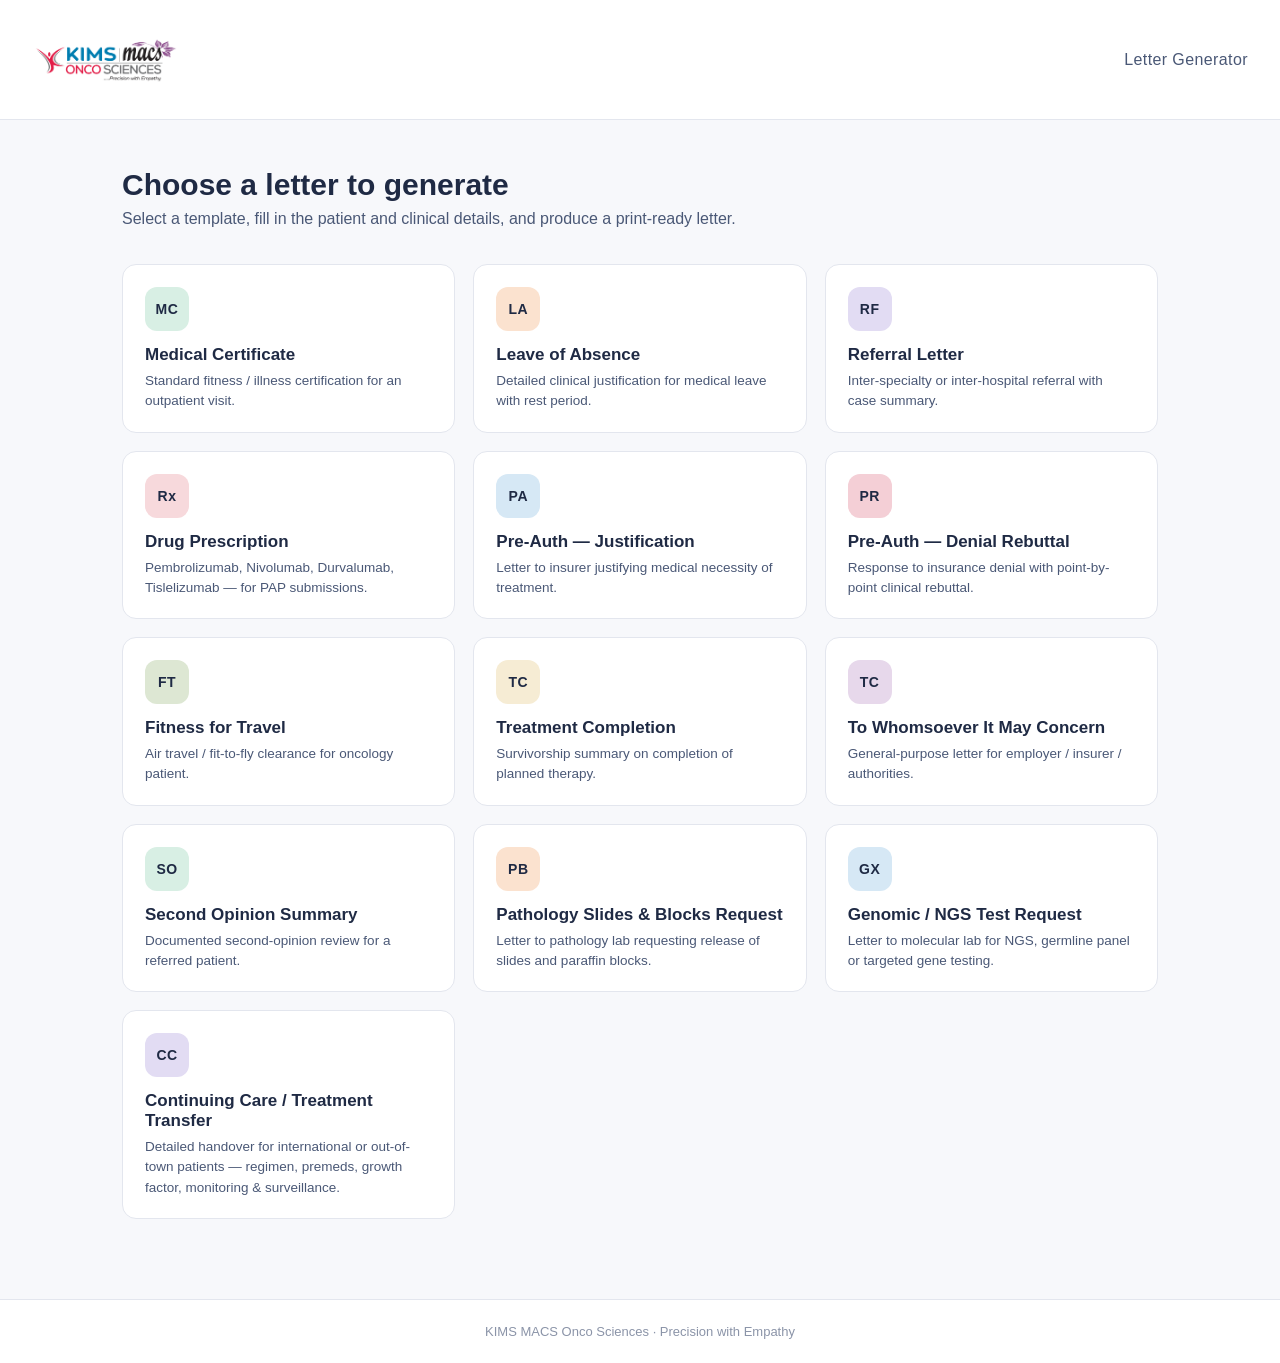
==== index.html @ f80e49ef "Desktop landing-page logo +30% (64 → 83 px)" ====
<!DOCTYPE html>
<html lang="en">
<head>
  <meta charset="UTF-8" />
  <meta name="viewport" content="width=device-width, initial-scale=1.0" />
  <title>KIMS MACS — Letter Generator</title>
  <link rel="stylesheet" href="css/styles.css?v=20260504f" />
</head>
<body class="home">
  <header class="site-header">
    <img src="assets/kims-logo.png" alt="KIMS MACS Onco Sciences" class="logo" />
    <div class="tagline">Letter Generator</div>
  </header>

  <main class="container">
    <h1 class="page-title">Choose a letter to generate</h1>
    <p class="page-sub">Select a template, fill in the patient and clinical details, and produce a print-ready letter.</p>

    <section class="card-grid">
      <a class="letter-card mint" href="generator.html?type=medical-certificate">
        <div class="card-icon">MC</div>
        <h2>Medical Certificate</h2>
        <p>Standard fitness / illness certification for an outpatient visit.</p>
      </a>

      <a class="letter-card peach" href="generator.html?type=leave-of-absence">
        <div class="card-icon">LA</div>
        <h2>Leave of Absence</h2>
        <p>Detailed clinical justification for medical leave with rest period.</p>
      </a>

      <a class="letter-card lavender" href="generator.html?type=referral">
        <div class="card-icon">RF</div>
        <h2>Referral Letter</h2>
        <p>Inter-specialty or inter-hospital referral with case summary.</p>
      </a>

      <a class="letter-card blush" href="generator.html?type=prescription">
        <div class="card-icon">Rx</div>
        <h2>Drug Prescription</h2>
        <p>Pembrolizumab, Nivolumab, Durvalumab, Tislelizumab — for PAP submissions.</p>
      </a>

      <a class="letter-card sky" href="generator.html?type=preauth-approval">
        <div class="card-icon">PA</div>
        <h2>Pre-Auth — Justification</h2>
        <p>Letter to insurer justifying medical necessity of treatment.</p>
      </a>

      <a class="letter-card rose" href="generator.html?type=preauth-rebuttal">
        <div class="card-icon">PR</div>
        <h2>Pre-Auth — Denial Rebuttal</h2>
        <p>Response to insurance denial with point-by-point clinical rebuttal.</p>
      </a>

      <a class="letter-card sage" href="generator.html?type=fitness-travel">
        <div class="card-icon">FT</div>
        <h2>Fitness for Travel</h2>
        <p>Air travel / fit-to-fly clearance for oncology patient.</p>
      </a>

      <a class="letter-card cream" href="generator.html?type=treatment-completion">
        <div class="card-icon">TC</div>
        <h2>Treatment Completion</h2>
        <p>Survivorship summary on completion of planned therapy.</p>
      </a>

      <a class="letter-card lilac" href="generator.html?type=twimc">
        <div class="card-icon">TC</div>
        <h2>To Whomsoever It May Concern</h2>
        <p>General-purpose letter for employer / insurer / authorities.</p>
      </a>

      <a class="letter-card mint" href="generator.html?type=second-opinion">
        <div class="card-icon">SO</div>
        <h2>Second Opinion Summary</h2>
        <p>Documented second-opinion review for a referred patient.</p>
      </a>

      <a class="letter-card peach" href="generator.html?type=path-slides">
        <div class="card-icon">PB</div>
        <h2>Pathology Slides &amp; Blocks Request</h2>
        <p>Letter to pathology lab requesting release of slides and paraffin blocks.</p>
      </a>

      <a class="letter-card sky" href="generator.html?type=genomic-test">
        <div class="card-icon">GX</div>
        <h2>Genomic / NGS Test Request</h2>
        <p>Letter to molecular lab for NGS, germline panel or targeted gene testing.</p>
      </a>

      <a class="letter-card lavender" href="generator.html?type=continuing-care">
        <div class="card-icon">CC</div>
        <h2>Continuing Care / Treatment Transfer</h2>
        <p>Detailed handover for international or out-of-town patients — regimen, premeds, growth factor, monitoring &amp; surveillance.</p>
      </a>
    </section>
  </main>

  <footer class="site-footer">
    <span>KIMS MACS Onco Sciences · Precision with Empathy</span>
  </footer>
</body>
</html>
---- css/styles.css ----
/* ============================================================
   KIMS MACS Letter Generator — pastel, minimal, print-friendly
   ============================================================ */

:root {
  --c-mint: #d8efe4;
  --c-peach: #fbe2cf;
  --c-lavender: #e2dcf3;
  --c-blush: #f7d9dc;
  --c-sky: #d6e8f5;
  --c-rose: #f4cfd6;
  --c-sage: #dde7d3;
  --c-cream: #f6ecd4;
  --c-lilac: #e7d8eb;

  --ink: #1f2a44;
  --ink-soft: #4a5876;
  --muted: #8b94a8;
  --line: #e3e6ee;
  --bg: #f7f8fb;
  --card: #ffffff;
  --accent: #4a6fa5;
  --accent-soft: #eaf1fb;

  --radius: 14px;
  --shadow-sm: 0 1px 2px rgba(20, 30, 60, 0.04), 0 4px 12px rgba(20, 30, 60, 0.04);
  --shadow-md: 0 4px 18px rgba(20, 30, 60, 0.08);

  --font-sans: 'Inter', -apple-system, BlinkMacSystemFont, 'Segoe UI', Roboto, sans-serif;
  --font-serif: 'EB Garamond', 'Georgia', 'Times New Roman', serif;
}

* { box-sizing: border-box; }

html, body {
  margin: 0; padding: 0;
  background: var(--bg);
  color: var(--ink);
  font-family: var(--font-sans);
  -webkit-font-smoothing: antialiased;
}

a { color: var(--accent); text-decoration: none; }
a:hover { text-decoration: underline; }

/* ---------- Header ---------- */
.site-header {
  display: flex;
  align-items: center;
  gap: 16px;
  padding: 18px 32px;
  background: #fff;
  border-bottom: 1px solid var(--line);
}
.site-header .logo {
  height: 83px;
  width: auto;
}
.site-header .logo.small { height: 46px; }
.site-header .tagline {
  margin-left: auto;
  font-weight: 500;
  color: var(--ink-soft);
  letter-spacing: 0.4px;
}
.back-link {
  font-size: 14px;
  color: var(--ink-soft);
  font-weight: 500;
}

/* ---------- Home ---------- */
.container {
  max-width: 1100px;
  margin: 0 auto;
  padding: 48px 32px 80px;
}
.page-title {
  font-size: 30px;
  font-weight: 600;
  margin: 0 0 8px;
  color: var(--ink);
}
.page-sub {
  margin: 0 0 36px;
  color: var(--ink-soft);
  font-size: 16px;
}
.card-grid {
  display: grid;
  grid-template-columns: repeat(auto-fill, minmax(260px, 1fr));
  gap: 18px;
}
.letter-card {
  display: block;
  padding: 22px 22px 20px;
  border-radius: var(--radius);
  background: var(--card);
  border: 1px solid var(--line);
  color: var(--ink);
  transition: transform 0.18s ease, box-shadow 0.18s ease;
  position: relative;
  overflow: hidden;
}
.letter-card:hover {
  transform: translateY(-2px);
  box-shadow: var(--shadow-md);
  text-decoration: none;
}
.letter-card .card-icon {
  width: 44px; height: 44px;
  border-radius: 12px;
  display: flex; align-items: center; justify-content: center;
  font-weight: 700; font-size: 14px;
  color: var(--ink);
  margin-bottom: 14px;
  letter-spacing: 0.5px;
}
.letter-card h2 {
  font-size: 17px; font-weight: 600;
  margin: 0 0 6px;
}
.letter-card p {
  font-size: 13.5px;
  color: var(--ink-soft);
  margin: 0;
  line-height: 1.5;
}

.mint   .card-icon { background: var(--c-mint); }
.peach  .card-icon { background: var(--c-peach); }
.lavender .card-icon { background: var(--c-lavender); }
.blush  .card-icon { background: var(--c-blush); }
.sky    .card-icon { background: var(--c-sky); }
.rose   .card-icon { background: var(--c-rose); }
.sage   .card-icon { background: var(--c-sage); }
.cream  .card-icon { background: var(--c-cream); }
.lilac  .card-icon { background: var(--c-lilac); }

/* ---------- Footer ---------- */
.site-footer {
  text-align: center;
  padding: 24px;
  font-size: 13px;
  color: var(--muted);
  border-top: 1px solid var(--line);
  background: #fff;
}

/* ---------- Generator layout ---------- */
.generator-shell {
  display: grid;
  grid-template-columns: 360px 1fr;
  gap: 24px;
  padding: 24px 32px 60px;
  align-items: start;
}
@media (max-width: 960px) {
  .generator-shell { grid-template-columns: 1fr; }
}

.form-panel {
  background: #fff;
  border: 1px solid var(--line);
  border-radius: var(--radius);
  padding: 22px;
  position: sticky;
  top: 20px;
  max-height: calc(100vh - 40px);
  overflow-y: auto;
  box-shadow: var(--shadow-sm);
}
.panel-title {
  font-size: 16px;
  font-weight: 600;
  margin: 0 0 14px;
  color: var(--ink);
}

#letterForm .field {
  margin-bottom: 13px;
}
#letterForm label {
  display: block;
  font-size: 12.5px;
  font-weight: 500;
  color: var(--ink-soft);
  margin-bottom: 5px;
  letter-spacing: 0.2px;
}
#letterForm input[type="text"],
#letterForm input[type="number"],
#letterForm input[type="date"],
#letterForm select,
#letterForm textarea {
  width: 100%;
  padding: 9px 11px;
  border: 1px solid var(--line);
  border-radius: 9px;
  font-size: 14px;
  font-family: inherit;
  color: var(--ink);
  background: #fafbfd;
  transition: border-color 0.15s, background 0.15s;
}
#letterForm input:focus,
#letterForm select:focus,
#letterForm textarea:focus {
  outline: none;
  border-color: var(--accent);
  background: #fff;
}
#letterForm textarea {
  min-height: 70px;
  resize: vertical;
}
#letterForm .row {
  display: grid;
  grid-template-columns: 1fr 1fr;
  gap: 10px;
}
#letterForm .field-group-title {
  font-size: 11px;
  font-weight: 600;
  text-transform: uppercase;
  letter-spacing: 0.8px;
  color: var(--muted);
  margin: 18px 0 8px;
  padding-bottom: 4px;
  border-bottom: 1px dashed var(--line);
}

.actions {
  display: flex;
  gap: 8px;
  margin-top: 16px;
  flex-wrap: wrap;
}
.btn {
  padding: 9px 16px;
  border-radius: 9px;
  border: 1px solid transparent;
  font-size: 13.5px;
  font-weight: 500;
  cursor: pointer;
  font-family: inherit;
  transition: background 0.15s, border-color 0.15s;
}
.btn.primary {
  background: var(--accent);
  color: #fff;
}
.btn.primary:hover { background: #3a5d92; }
.btn.ghost {
  background: #fff;
  border-color: var(--line);
  color: var(--ink-soft);
}
.btn.ghost:hover { border-color: var(--accent); color: var(--accent); }

.hint {
  font-size: 12px;
  color: var(--muted);
  margin-top: 14px;
  line-height: 1.5;
}


/* ---------- Preview / letter page ---------- */
.preview-panel {
  display: flex;
  justify-content: center;
}
.letter-page {
  background: #fff;
  width: 210mm;
  min-height: 297mm;
  padding: 22mm 22mm 24mm;
  box-shadow: var(--shadow-md);
  border-radius: 4px;
  font-family: var(--font-serif);
  font-size: 13pt;
  line-height: 1.55;
  color: #1a1a1a;
}
.letter-page[contenteditable="true"] {
  outline: 2px dashed var(--c-sky);
  outline-offset: -8px;
}
.letter-page .empty-state {
  display: flex; align-items: center; justify-content: center;
  height: 60vh;
  color: var(--muted);
  font-family: var(--font-sans);
  font-size: 14px;
}

.letter-page .letter-logo {
  max-height: 97px;
  margin-bottom: 16px;
}
.letter-page h1.letter-heading {
  font-family: var(--font-sans);
  text-align: center;
  font-size: 16pt;
  font-weight: 600;
  letter-spacing: 1.5px;
  text-transform: uppercase;
  margin: 18px 0 26px;
  padding-bottom: 8px;
  border-bottom: 2px solid #2c3e60;
  color: #1f2a44;
}
.letter-page .meta-row {
  display: flex;
  justify-content: space-between;
  font-family: var(--font-sans);
  font-size: 11pt;
  color: #4a5876;
  margin-bottom: 22px;
}
.letter-page .salutation { margin: 18px 0 14px; }
.letter-page p { margin: 0 0 12px; text-align: justify; }
.letter-page .body p { text-indent: 0; }
.letter-page ul, .letter-page ol { margin: 8px 0 14px 22px; padding: 0; }
.letter-page li { margin-bottom: 4px; }
.letter-page .patient-block {
  font-family: var(--font-sans);
  font-size: 11pt;
  background: #f7f9fc;
  border-left: 3px solid var(--c-sky);
  padding: 12px 16px;
  margin: 10px 0 22px;
  border-radius: 4px;
}
.letter-page .patient-block .pt-row {
  display: grid;
  grid-template-columns: 130px 1fr;
  gap: 4px 12px;
  margin-bottom: 4px;
}
.letter-page .patient-block .pt-row span:first-child {
  font-weight: 600; color: #4a5876;
}
.letter-page .signoff {
  margin-top: 38px;
}
.letter-page .signoff .sig-space { height: 50px; }
.letter-page .signoff .doctor-name {
  font-weight: 700;
  font-family: var(--font-sans);
  font-size: 12pt;
  margin-top: 4px;
}
.letter-page .signoff .doctor-meta {
  font-family: var(--font-sans);
  font-size: 10.5pt;
  color: #4a5876;
  line-height: 1.45;
}
.letter-page .rx-table {
  width: 100%;
  border-collapse: collapse;
  font-family: var(--font-sans);
  font-size: 11pt;
  margin: 10px 0 16px;
}
.letter-page .rx-table th, .letter-page .rx-table td {
  border: 1px solid #c9cfdc;
  padding: 8px 10px;
  text-align: left;
}
.letter-page .rx-table th {
  background: #eef3fa;
  font-weight: 600;
  color: #2c3e60;
}
.letter-page .rx-symbol {
  font-family: var(--font-serif);
  font-size: 26pt;
  font-weight: 700;
  color: #2c3e60;
  margin: 0 0 4px;
}

/* ---------- Prescription-specific layout (matches PAP submission look) ---------- */
.letter-page .rx-date-line {
  font-family: var(--font-sans);
  font-size: 12pt;
  text-align: right;
  margin: 4px 0 26px;
}
.letter-page h1.rx-title {
  font-family: var(--font-sans);
  font-size: 14pt;
  font-weight: 700;
  text-align: center;
  text-decoration: underline;
  margin: 0 0 22px;
  border: none;
  padding: 0;
  text-transform: none;
  letter-spacing: 0;
  color: #1a1a1a;
}
.letter-page .rx-patient {
  font-family: var(--font-sans);
  font-size: 12pt;
  margin: 6px 0 8px;
}
.letter-page .rx-patient .rx-row {
  display: grid;
  grid-template-columns: 160px 1fr;
  gap: 4px 16px;
  margin-bottom: 4px;
}
.letter-page .rx-patient .rx-row span:first-child { font-weight: 700; }
.letter-page .rx-divider {
  border: none;
  border-top: 1px solid #1a1a1a;
  margin: 18px 0 18px;
}
.letter-page .rx-summary {
  font-family: var(--font-sans);
  font-size: 12pt;
  line-height: 1.7;
  text-align: left;
  margin: 0 0 22px;
}
.letter-page .rx-big {
  font-family: var(--font-sans);
  font-size: 26pt;
  font-weight: 700;
  margin: 18px 0 10px;
}
.letter-page .rx-drug-line {
  font-family: var(--font-sans);
  font-size: 14pt;
  font-weight: 700;
  text-align: center;
  margin: 14px 0 4px;
}
.letter-page .rx-vial-line {
  font-family: var(--font-sans);
  font-size: 12pt;
  text-align: center;
  margin: 0 0 10px;
}
.letter-page .rx-spacer { height: 80px; }
.letter-page .rx-signoff {
  font-family: var(--font-sans);
  margin-top: 30px;
}
.letter-page .rx-signoff .rx-sig-line {
  border-top: 1px solid #1a1a1a;
  width: 220px;
  margin-bottom: 6px;
}
.letter-page .rx-signoff .doctor-name { font-weight: 700; font-size: 12pt; }
.letter-page .rx-signoff .doctor-meta { font-size: 10.5pt; line-height: 1.5; color: #1a1a1a; }

/* ---------- Continuing-care section headings ---------- */
.letter-page h3.cc-section {
  font-family: var(--font-sans);
  font-size: 11.5pt;
  font-weight: 700;
  color: #2c3e60;
  text-transform: uppercase;
  letter-spacing: 0.6px;
  margin: 18px 0 6px;
  padding-bottom: 3px;
  border-bottom: 1px solid #c9cfdc;
}
.letter-page .cc-body {
  font-family: var(--font-sans);
  font-size: 11pt;
  line-height: 1.55;
  margin-bottom: 8px;
}
.letter-page .cc-body p { text-align: left; margin: 0 0 4px; }

.letter-page .cc-table {
  width: 100%;
  border-collapse: collapse;
  font-family: var(--font-sans);
  font-size: 10.5pt;
  margin: 4px 0 8px;
}
.letter-page .cc-table th,
.letter-page .cc-table td {
  border: 1px solid #c9cfdc;
  padding: 6px 9px;
  text-align: left;
  vertical-align: top;
}
.letter-page .cc-table th {
  background: #eef3fa;
  font-weight: 600;
  color: #2c3e60;
}

/* ---------- Form group card heading (in side panel) ---------- */
.form-group-card-title {
  font-size: 12.5px;
  font-weight: 700;
  color: var(--accent);
  letter-spacing: 0.3px;
  margin: 18px 0 8px;
  padding: 8px 12px;
  background: linear-gradient(135deg, #eef3fb, #f5eef9);
  border-left: 3px solid var(--accent);
  border-radius: 6px;
}

/* ---------- Select with days input ---------- */
.select-days {
  display: flex;
  gap: 8px;
  align-items: center;
}
.select-days select { flex: 1; }
.select-days input[type="number"] {
  width: 70px !important;
  text-align: center;
}

/* ---------- Drug list dynamic rows ---------- */
.drug-list-rows { display: flex; flex-direction: column; gap: 10px; margin-bottom: 10px; }
.drug-list-row {
  background: #fafbfd;
  border: 1px solid var(--line);
  border-radius: 9px;
  padding: 8px;
  display: grid;
  grid-template-columns: 1fr 1fr 28px;
  grid-template-areas:
    "drug    drug    remove"
    "dose    solvent ."
    "volume  duration ."
    "note    note    .";
  gap: 6px;
  align-items: center;
}
.drug-list-row .dl-drug      { grid-area: drug; }
.drug-list-row .dl-dose      { grid-area: dose; }
.drug-list-row .dl-solvent   { grid-area: solvent; }
.drug-list-row .dl-volume    { grid-area: volume; }
.drug-list-row .dl-duration  { grid-area: duration; }
.drug-list-row .dl-note      { grid-area: note; }
.drug-list-row .dl-remove    { grid-area: remove; }
.drug-list-row input,
.drug-list-row select {
  width: 100%;
  padding: 6px 8px !important;
  font-size: 12px !important;
  border: 1px solid var(--line);
  border-radius: 6px;
  background: #fff;
  font-family: inherit;
}
.drug-list-row .dl-drug { font-weight: 500; }
.drug-list-row .dl-remove {
  background: transparent;
  border: 1px solid var(--line);
  border-radius: 6px;
  width: 28px; height: 28px;
  cursor: pointer;
  font-size: 15px;
  color: var(--muted);
  line-height: 1;
  padding: 0;
  align-self: start;
}
.drug-list-row .dl-remove:hover { color: #c44; border-color: #c44; }
.btn-add-drug {
  font-size: 12.5px;
  padding: 7px 14px;
}

/* ============================================================
   MOBILE / TABLET (≤ 700px) — desktop layout untouched above
   ============================================================ */
@media (max-width: 700px) {
  /* Header — keep logo and tagline on the same line */
  .site-header {
    padding: 10px 14px;
    gap: 10px;
    flex-wrap: nowrap;
    align-items: center;
  }
  .site-header .logo { height: 60px !important; }
  .site-header .logo.small { height: 50px !important; }
  .site-header .tagline {
    font-size: 13px;
    margin-left: auto;
    text-align: right;
    width: auto;
    order: 0;
  }
  .back-link { font-size: 13px; flex-shrink: 0; }

  /* Home page */
  .container { padding: 24px 16px 60px; }
  .page-title { font-size: 22px; }
  .page-sub { font-size: 14px; margin-bottom: 22px; }
  .card-grid { grid-template-columns: 1fr; gap: 12px; }
  .letter-card { padding: 16px 18px; }
  .letter-card h2 { font-size: 16px; }
  .letter-card p { font-size: 13px; }
  .letter-card .card-icon {
    width: 38px; height: 38px;
    margin-bottom: 10px;
    font-size: 12.5px;
  }

  /* Generator layout */
  .generator-shell {
    grid-template-columns: 1fr;
    gap: 14px;
    padding: 14px 12px 40px;
  }
  .form-panel {
    position: static !important;
    top: auto !important;
    max-height: none !important;
    overflow: visible !important;
    overflow-y: visible !important;
    padding: 16px;
    border-radius: 12px;
  }
  .preview-panel { overflow-x: auto; }
  .letter-page .empty-state { height: auto; min-height: 30vh; padding: 30px 0; }

  /* Letter preview — fit phone width, A4 print rules untouched */
  .letter-page {
    width: 100%;
    min-width: 0;
    min-height: auto;
    padding: 14mm 9mm;
    font-size: 11.5pt;
    line-height: 1.5;
    box-shadow: 0 2px 10px rgba(20, 30, 60, 0.06);
    border-radius: 6px;
  }
  .letter-page .letter-logo { max-height: 70px; margin-bottom: 12px; }
  .letter-page h1.letter-heading {
    font-size: 13pt;
    letter-spacing: 0.8px;
    margin: 12px 0 16px;
    padding-bottom: 6px;
  }
  .letter-page .meta-row { font-size: 10pt; margin-bottom: 16px; }
  .letter-page .salutation { margin: 12px 0 10px; }
  .letter-page p { font-size: 11pt; }

  .letter-page .patient-block {
    padding: 10px 12px;
    font-size: 10pt;
  }
  .letter-page .patient-block .pt-row {
    grid-template-columns: 100px 1fr;
    gap: 2px 10px;
  }

  /* Continuing-care section headings */
  .letter-page h3.cc-section {
    font-size: 10.5pt;
    letter-spacing: 0.4px;
    margin: 14px 0 5px;
  }
  .letter-page .cc-body { font-size: 10pt; }

  /* Tables — Rx, CC, prescription patient block */
  .letter-page .cc-table,
  .letter-page .rx-table { font-size: 9.5pt; }
  .letter-page .cc-table th,
  .letter-page .cc-table td,
  .letter-page .rx-table th,
  .letter-page .rx-table td { padding: 5px 6px; }

  /* Prescription-specific layout */
  .letter-page .rx-date-line { font-size: 11pt; margin-bottom: 18px; }
  .letter-page h1.rx-title { font-size: 12.5pt; margin-bottom: 16px; }
  .letter-page .rx-patient { font-size: 11pt; }
  .letter-page .rx-patient .rx-row { grid-template-columns: 110px 1fr; }
  .letter-page .rx-summary { font-size: 11pt; line-height: 1.55; }
  .letter-page .rx-big { font-size: 22pt; margin: 14px 0 6px; }
  .letter-page .rx-drug-line { font-size: 12.5pt; margin: 10px 0 4px; }
  .letter-page .rx-vial-line { font-size: 11pt; }
  .letter-page .rx-spacer { height: 50px; }

  /* Signoff */
  .letter-page .signoff { margin-top: 24px; }
  .letter-page .signoff .sig-space { height: 36px; }
  .letter-page .signoff .doctor-name { font-size: 11pt; }
  .letter-page .signoff .doctor-meta { font-size: 9.5pt; }

  /* Form fields — stack drug-list to 1 column for narrow phones */
  .drug-list-row {
    grid-template-columns: 1fr 28px;
    grid-template-areas:
      "drug    remove"
      "dose    dose"
      "solvent solvent"
      "volume  volume"
      "duration duration"
      "note    note";
  }

  /* Action buttons */
  .actions { gap: 6px; }
  .actions .btn { font-size: 13px; padding: 8px 12px; flex: 1; min-width: 90px; }
  .hint { font-size: 11.5px; }

  /* Form-group cards */
  .form-group-card-title {
    font-size: 12px;
    padding: 7px 10px;
    margin: 14px 0 6px;
  }

  /* Date inputs — iOS Safari renders these inconsistently; force a clean, button-like look */
  #letterForm input[type="date"] {
    -webkit-appearance: none !important;
    appearance: none !important;
    width: 100% !important;
    display: block !important;
    text-align: left !important;
    font-size: 15px !important;
    font-family: inherit !important;
    padding: 12px 14px !important;
    min-height: 46px !important;
    line-height: 1.2 !important;
    background-color: #fafbfd !important;
    color: var(--ink) !important;
    border: 1px solid var(--line) !important;
    border-radius: 9px !important;
    box-sizing: border-box !important;
  }
  #letterForm input[type="date"]::-webkit-date-and-time-value {
    text-align: left !important;
    min-height: 1.5em !important;
    font-size: 15px !important;
    color: var(--ink) !important;
  }
  #letterForm input[type="date"]::-webkit-calendar-picker-indicator {
    margin-left: auto;
    opacity: 0.7;
    cursor: pointer;
    width: 22px;
    height: 22px;
  }
  #letterForm input[type="date"]::-webkit-datetime-edit {
    padding: 0;
    color: var(--ink);
  }

  /* Native selects — ensure consistent height & arrow on iOS */
  #letterForm select {
    -webkit-appearance: none;
    appearance: none;
    padding: 10px 32px 10px 12px;
    background-image: url("data:image/svg+xml;charset=US-ASCII,%3Csvg xmlns='http://www.w3.org/2000/svg' width='10' height='6' viewBox='0 0 10 6'%3E%3Cpath fill='none' stroke='%234a5876' stroke-width='1.5' d='M1 1l4 4 4-4'/%3E%3C/svg%3E");
    background-repeat: no-repeat;
    background-position: right 12px center;
    background-size: 10px 6px;
    min-height: 42px;
    font-size: 14.5px;
  }

  /* Text/number inputs match for consistency */
  #letterForm input[type="text"],
  #letterForm input[type="number"] {
    min-height: 42px;
    font-size: 14.5px;
  }
}

/* ---------- Very narrow phones (≤ 380px) ---------- */
@media (max-width: 380px) {
  .letter-page { padding: 12mm 7mm; font-size: 11pt; }
  .letter-page .patient-block .pt-row { grid-template-columns: 88px 1fr; font-size: 9.5pt; }
  .letter-page .rx-patient .rx-row { grid-template-columns: 92px 1fr; }
  .letter-page .cc-table,
  .letter-page .rx-table { font-size: 9pt; }
}

/* ---------- Print ---------- */
@media print {
  @page { size: A4; margin: 0; }
  body { background: #fff; }
  .no-print, .site-header, .site-footer, .form-panel, .actions { display: none !important; }
  .generator-shell { display: block; padding: 0; }
  .preview-panel { display: block; }
  .letter-page {
    box-shadow: none;
    border-radius: 0;
    width: 210mm;
    min-height: 297mm;
    margin: 0;
    padding: 18mm 20mm 20mm;
  }
  /* Suppress logo/heading for hospital letterhead printing */
  .letter-page.on-letterhead .letter-logo,
  .letter-page.on-letterhead .letter-heading-no-print { display: none; }
}

/* ---------- Black & white printing ---------- */
@media print and (monochrome) {
  /* Force greyscale + remove any colour backgrounds globally */
  .letter-page,
  .letter-page * {
    color: #000 !important;
    background: #fff !important;
    -webkit-print-color-adjust: economy !important;
    print-color-adjust: economy !important;
  }
  /* Re-establish structural lines in pure black */
  .letter-page h1.letter-heading        { border-bottom: 2px solid #000 !important; color: #000 !important; }
  .letter-page .meta-row,
  .letter-page .signoff .doctor-meta,
  .letter-page .patient-block,
  .letter-page .cc-body,
  .letter-page .rx-summary,
  .letter-page .rx-signoff .doctor-meta { color: #000 !important; }
  .letter-page .patient-block           { border-left: 2px solid #000 !important; }
  .letter-page h3.cc-section            { color: #000 !important; border-bottom: 1px solid #000 !important; }
  .letter-page .cc-table,
  .letter-page .rx-table                { border-collapse: collapse !important; }
  .letter-page .cc-table th,
  .letter-page .cc-table td,
  .letter-page .rx-table th,
  .letter-page .rx-table td             { border: 1px solid #000 !important; color: #000 !important; }
  .letter-page .cc-table th,
  .letter-page .rx-table th             { font-weight: 700 !important; border-bottom: 2px solid #000 !important; }
  .letter-page .rx-symbol,
  .letter-page .rx-big                  { color: #000 !important; }
  .letter-page h1.rx-title              { color: #000 !important; text-decoration: underline !important; }
  .letter-page .rx-divider              { border-top: 1px solid #000 !important; }
  .letter-page .rx-signoff .rx-sig-line { border-top: 1px solid #000 !important; }
  /* Convert the KIMS logo to greyscale */
  .letter-page .letter-logo             { filter: grayscale(100%) !important; }
}
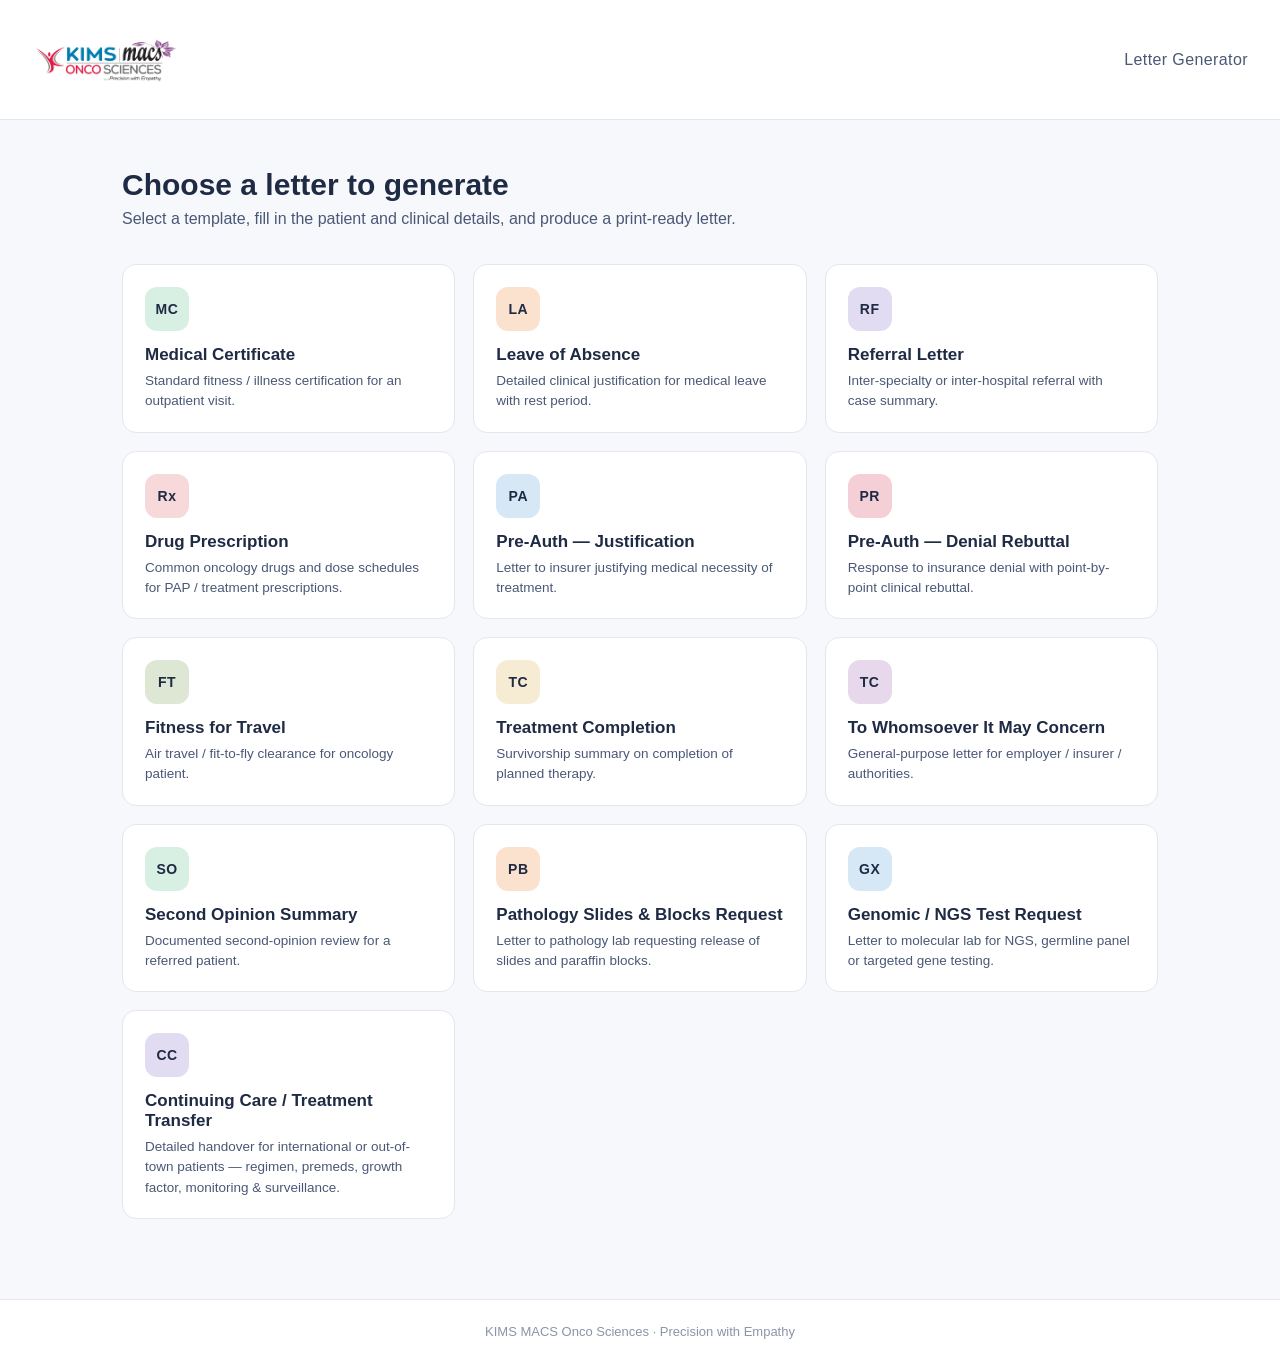
==== commit 4ce4bb3e: "Add oncology drugs and nivolumab dosing options" ====
--- a/index.html
+++ b/index.html
@@ -4,7 +4,7 @@
   <meta charset="UTF-8" />
   <meta name="viewport" content="width=device-width, initial-scale=1.0" />
   <title>KIMS MACS — Letter Generator</title>
-  <link rel="stylesheet" href="css/styles.css?v=20260504f" />
+  <link rel="stylesheet" href="css/styles.css" />
 </head>
 <body class="home">
   <header class="site-header">
@@ -38,7 +38,7 @@
       <a class="letter-card blush" href="generator.html?type=prescription">
         <div class="card-icon">Rx</div>
         <h2>Drug Prescription</h2>
-        <p>Pembrolizumab, Nivolumab, Durvalumab, Tislelizumab — for PAP submissions.</p>
+        <p>Common oncology drugs and dose schedules for PAP / treatment prescriptions.</p>
       </a>
 
       <a class="letter-card sky" href="generator.html?type=preauth-approval">
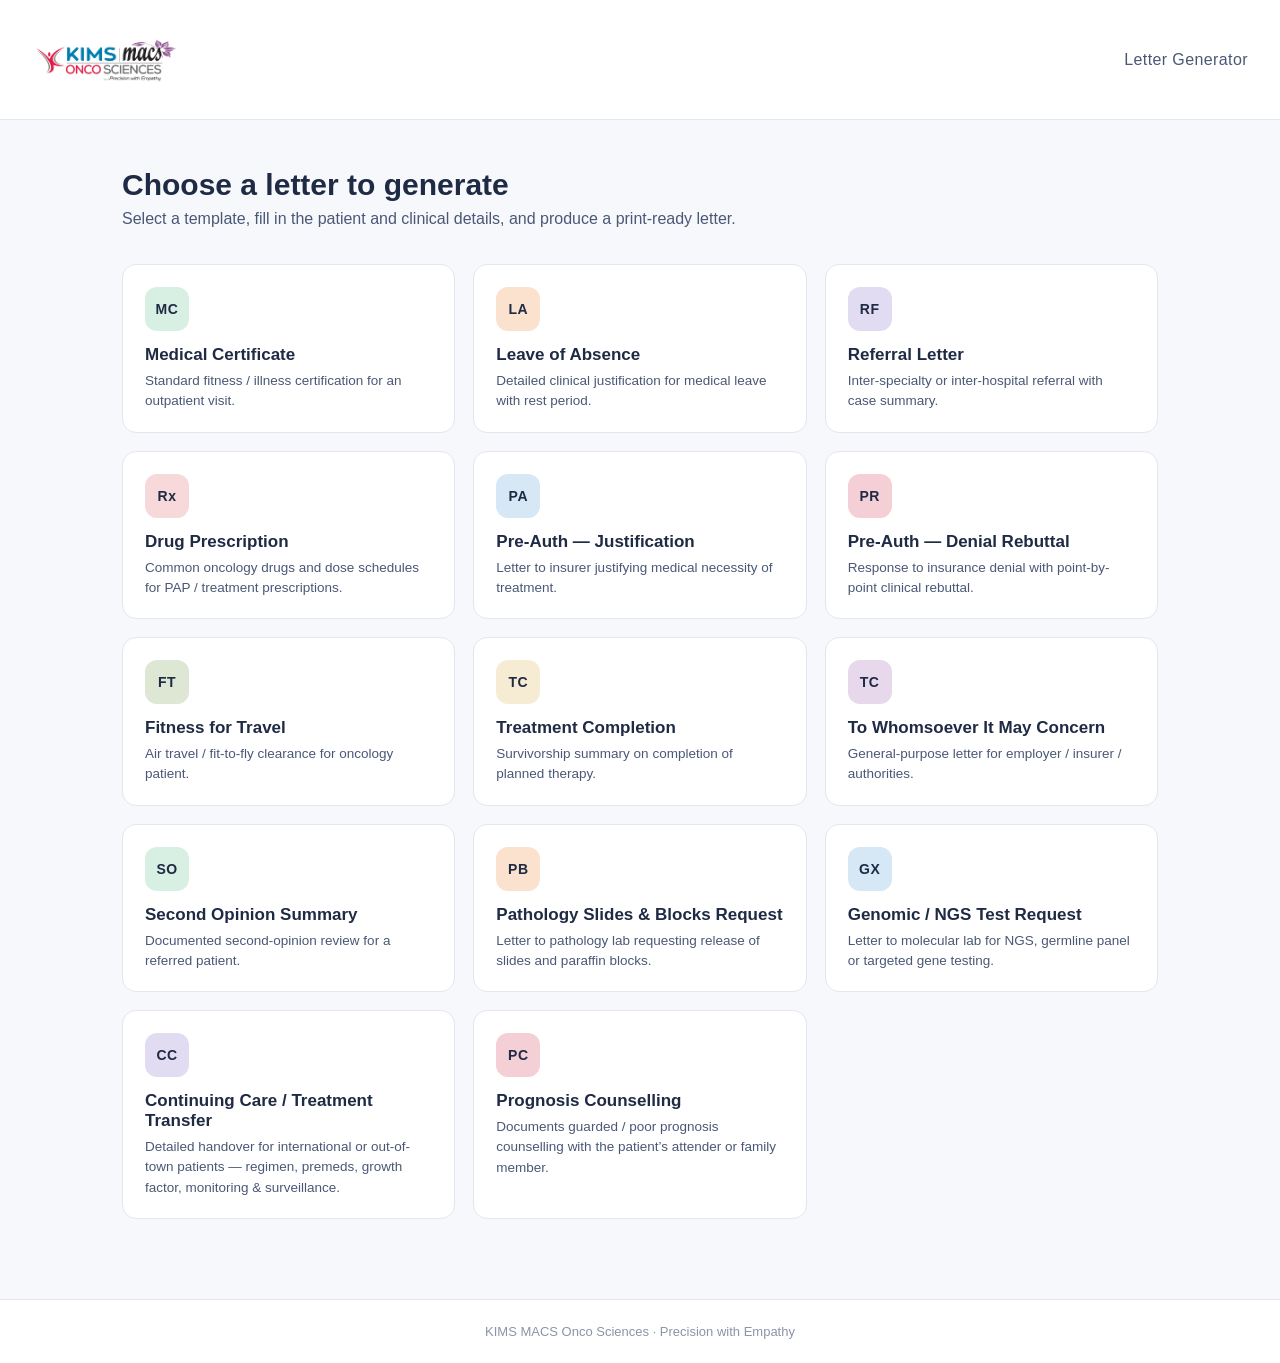
==== commit 57595741: "Add prognosis counselling letter" ====
--- a/index.html
+++ b/index.html
@@ -4,6 +4,10 @@
   <meta charset="UTF-8" />
   <meta name="viewport" content="width=device-width, initial-scale=1.0" />
   <title>KIMS MACS — Letter Generator</title>
+  <link rel="icon" href="assets/favicon.svg" type="image/svg+xml" />
+  <link rel="apple-touch-icon" sizes="180x180" href="assets/apple-touch-icon.png" />
+  <link rel="manifest" href="site.webmanifest" />
+  <meta name="theme-color" content="#4a6fa5" />
   <link rel="stylesheet" href="css/styles.css" />
 </head>
 <body class="home">
@@ -94,6 +98,12 @@
         <h2>Continuing Care / Treatment Transfer</h2>
         <p>Detailed handover for international or out-of-town patients — regimen, premeds, growth factor, monitoring &amp; surveillance.</p>
       </a>
+
+      <a class="letter-card rose" href="generator.html?type=prognosis-counselling">
+        <div class="card-icon">PC</div>
+        <h2>Prognosis Counselling</h2>
+        <p>Documents guarded / poor prognosis counselling with the patient’s attender or family member.</p>
+      </a>
     </section>
   </main>
 
--- a/css/styles.css
+++ b/css/styles.css
@@ -154,6 +154,13 @@
   gap: 24px;
   padding: 24px 32px 60px;
   align-items: start;
+}
+body.generator:not(.is-ready) .generator-shell {
+  opacity: 0;
+}
+body.generator.is-ready .generator-shell {
+  opacity: 1;
+  transition: opacity 0.12s ease;
 }
 @media (max-width: 960px) {
   .generator-shell { grid-template-columns: 1fr; }
@@ -355,6 +362,37 @@
 .letter-page .signoff .doctor-meta {
   font-family: var(--font-sans);
   font-size: 10.5pt;
+  color: #4a5876;
+  line-height: 1.45;
+}
+.letter-page .dual-signoff {
+  display: grid;
+  grid-template-columns: minmax(0, 1fr) minmax(220px, 0.8fr);
+  gap: 42px;
+  align-items: end;
+  margin-top: 38px;
+}
+.letter-page .dual-signoff .signoff {
+  margin-top: 0;
+}
+.letter-page .attender-signoff {
+  font-family: var(--font-sans);
+  font-size: 10.5pt;
+}
+.letter-page .attender-signoff p {
+  margin: 0 0 6px;
+  text-align: left;
+  font-weight: 600;
+}
+.letter-page .attender-signoff .sig-space {
+  height: 50px;
+}
+.letter-page .attender-signoff .attender-line {
+  border-top: 1px solid #1a1a1a;
+  width: 100%;
+  margin-bottom: 6px;
+}
+.letter-page .attender-signoff .attender-meta {
   color: #4a5876;
   line-height: 1.45;
 }
@@ -617,7 +655,9 @@
   .generator-shell {
     grid-template-columns: 1fr;
     gap: 14px;
-    padding: 14px 12px 40px;
+    padding: 12px 10px 36px;
+    width: 100%;
+    overflow-x: hidden;
   }
   .form-panel {
     position: static !important;
@@ -628,72 +668,117 @@
     padding: 16px;
     border-radius: 12px;
   }
-  .preview-panel { overflow-x: auto; }
+  .preview-panel {
+    display: block;
+    width: 100%;
+    overflow-x: hidden;
+  }
   .letter-page .empty-state { height: auto; min-height: 30vh; padding: 30px 0; }
 
-  /* Letter preview — fit phone width, A4 print rules untouched */
+  /* Letter preview — readable mobile document; A4 print rules stay in @media print */
   .letter-page {
     width: 100%;
+    max-width: 100%;
     min-width: 0;
     min-height: auto;
-    padding: 14mm 9mm;
-    font-size: 11.5pt;
+    padding: 18px 14px 22px;
+    font-size: 15px;
     line-height: 1.5;
     box-shadow: 0 2px 10px rgba(20, 30, 60, 0.06);
     border-radius: 6px;
-  }
-  .letter-page .letter-logo { max-height: 70px; margin-bottom: 12px; }
+    overflow-wrap: anywhere;
+    word-break: normal;
+  }
+  .letter-page .letter-logo {
+    display: block;
+    max-width: 100%;
+    max-height: 64px;
+    width: auto;
+    margin-bottom: 12px;
+  }
   .letter-page h1.letter-heading {
-    font-size: 13pt;
-    letter-spacing: 0.8px;
+    font-size: 16px;
+    letter-spacing: 0;
     margin: 12px 0 16px;
     padding-bottom: 6px;
   }
-  .letter-page .meta-row { font-size: 10pt; margin-bottom: 16px; }
+  .letter-page .meta-row {
+    display: block;
+    font-size: 13px;
+    margin-bottom: 14px;
+  }
   .letter-page .salutation { margin: 12px 0 10px; }
-  .letter-page p { font-size: 11pt; }
+  .letter-page p {
+    font-size: 15px;
+    line-height: 1.5;
+    text-align: left;
+  }
 
   .letter-page .patient-block {
-    padding: 10px 12px;
-    font-size: 10pt;
+    padding: 10px;
+    font-size: 13px;
+    margin: 10px 0 16px;
   }
   .letter-page .patient-block .pt-row {
-    grid-template-columns: 100px 1fr;
-    gap: 2px 10px;
+    grid-template-columns: minmax(86px, 34%) 1fr;
+    gap: 3px 8px;
   }
 
   /* Continuing-care section headings */
   .letter-page h3.cc-section {
-    font-size: 10.5pt;
-    letter-spacing: 0.4px;
+    font-size: 13px;
+    letter-spacing: 0;
     margin: 14px 0 5px;
   }
-  .letter-page .cc-body { font-size: 10pt; }
+  .letter-page .cc-body { font-size: 13px; }
+  .letter-page .cc-body p { font-size: 13px; }
 
   /* Tables — Rx, CC, prescription patient block */
   .letter-page .cc-table,
-  .letter-page .rx-table { font-size: 9.5pt; }
+  .letter-page .rx-table {
+    display: block;
+    width: 100%;
+    max-width: 100%;
+    overflow-x: auto;
+    -webkit-overflow-scrolling: touch;
+    font-size: 12px;
+  }
   .letter-page .cc-table th,
   .letter-page .cc-table td,
   .letter-page .rx-table th,
-  .letter-page .rx-table td { padding: 5px 6px; }
+  .letter-page .rx-table td {
+    padding: 5px 6px;
+    min-width: 92px;
+    vertical-align: top;
+  }
 
   /* Prescription-specific layout */
-  .letter-page .rx-date-line { font-size: 11pt; margin-bottom: 18px; }
-  .letter-page h1.rx-title { font-size: 12.5pt; margin-bottom: 16px; }
-  .letter-page .rx-patient { font-size: 11pt; }
-  .letter-page .rx-patient .rx-row { grid-template-columns: 110px 1fr; }
-  .letter-page .rx-summary { font-size: 11pt; line-height: 1.55; }
-  .letter-page .rx-big { font-size: 22pt; margin: 14px 0 6px; }
-  .letter-page .rx-drug-line { font-size: 12.5pt; margin: 10px 0 4px; }
-  .letter-page .rx-vial-line { font-size: 11pt; }
+  .letter-page .rx-date-line { font-size: 14px; margin-bottom: 16px; text-align: left; }
+  .letter-page h1.rx-title { font-size: 15px; margin-bottom: 14px; }
+  .letter-page .rx-patient { font-size: 14px; }
+  .letter-page .rx-patient .rx-row { grid-template-columns: minmax(104px, 38%) 1fr; gap: 3px 8px; }
+  .letter-page .rx-summary { font-size: 15px; line-height: 1.5; text-align: left; }
+  .letter-page .rx-big { font-size: 28px; margin: 14px 0 6px; }
+  .letter-page .rx-drug-line {
+    font-size: 15px;
+    line-height: 1.4;
+    margin: 10px 0 4px;
+    overflow-wrap: anywhere;
+  }
+  .letter-page .rx-vial-line { font-size: 13px; overflow-wrap: anywhere; }
   .letter-page .rx-spacer { height: 50px; }
 
   /* Signoff */
   .letter-page .signoff { margin-top: 24px; }
   .letter-page .signoff .sig-space { height: 36px; }
-  .letter-page .signoff .doctor-name { font-size: 11pt; }
-  .letter-page .signoff .doctor-meta { font-size: 9.5pt; }
+  .letter-page .signoff .doctor-name { font-size: 14px; }
+  .letter-page .signoff .doctor-meta { font-size: 12.5px; }
+  .letter-page .dual-signoff {
+    grid-template-columns: 1fr;
+    gap: 24px;
+    margin-top: 24px;
+  }
+  .letter-page .attender-signoff .sig-space { height: 36px; }
 
   /* Form fields — stack drug-list to 1 column for narrow phones */
   .drug-list-row {
@@ -778,11 +863,22 @@
 
 /* ---------- Very narrow phones (≤ 380px) ---------- */
 @media (max-width: 380px) {
-  .letter-page { padding: 12mm 7mm; font-size: 11pt; }
-  .letter-page .patient-block .pt-row { grid-template-columns: 88px 1fr; font-size: 9.5pt; }
-  .letter-page .rx-patient .rx-row { grid-template-columns: 92px 1fr; }
+  .generator-shell { padding: 10px 8px 32px; }
+  .letter-page { padding: 16px 12px 20px; font-size: 14px; }
+  .letter-page p { font-size: 14px; }
+  .letter-page .patient-block .pt-row,
+  .letter-page .rx-patient .rx-row {
+    grid-template-columns: 1fr;
+    gap: 1px;
+    margin-bottom: 7px;
+  }
+  .letter-page .patient-block .pt-row span:first-child,
+  .letter-page .rx-patient .rx-row span:first-child {
+    font-size: 12px;
+  }
   .letter-page .cc-table,
-  .letter-page .rx-table { font-size: 9pt; }
+  .letter-page .rx-table { font-size: 11.5px; }
+  .letter-page .rx-drug-line { font-size: 14px; }
 }
 
 /* ---------- Print ---------- */
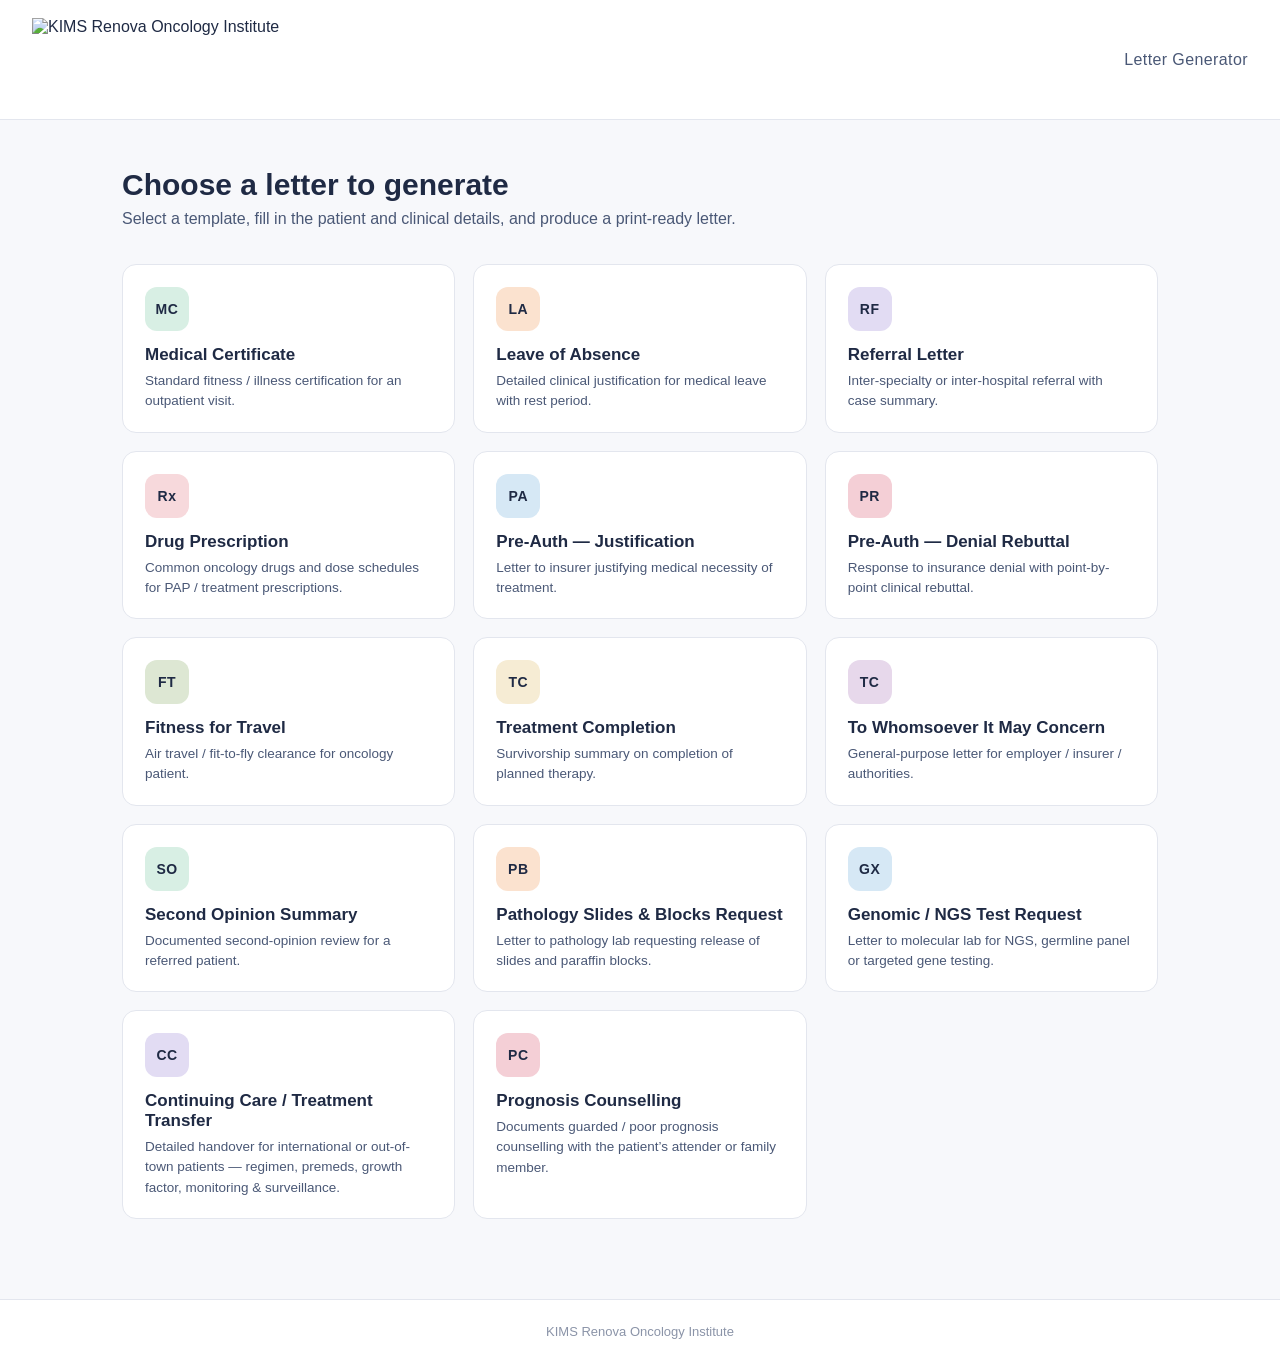
==== commit 658e13d1: "Add files via upload" ====
--- a/index.html
+++ b/index.html
@@ -3,7 +3,7 @@
 <head>
   <meta charset="UTF-8" />
   <meta name="viewport" content="width=device-width, initial-scale=1.0" />
-  <title>KIMS MACS — Letter Generator</title>
+  <title>KIMS Renova — Letter Generator</title>
   <link rel="icon" href="assets/favicon.svg" type="image/svg+xml" />
   <link rel="apple-touch-icon" sizes="180x180" href="assets/apple-touch-icon.png" />
   <link rel="manifest" href="site.webmanifest" />
@@ -12,7 +12,7 @@
 </head>
 <body class="home">
   <header class="site-header">
-    <img src="assets/kims-logo.png" alt="KIMS MACS Onco Sciences" class="logo" />
+    <img src="assets/kims-renova-logo.png" alt="KIMS Renova Oncology Institute" class="logo" />
     <div class="tagline">Letter Generator</div>
   </header>
 
@@ -108,7 +108,7 @@
   </main>
 
   <footer class="site-footer">
-    <span>KIMS MACS Onco Sciences · Precision with Empathy</span>
+    <span>KIMS Renova Oncology Institute</span>
   </footer>
 </body>
 </html>
--- a/css/styles.css
+++ b/css/styles.css
@@ -264,6 +264,65 @@
   color: var(--ink-soft);
 }
 .btn.ghost:hover { border-color: var(--accent); color: var(--accent); }
+.btn.danger:hover { border-color: #c85b5b; color: #b33a3a; }
+.btn:disabled,
+.btn:disabled:hover {
+  opacity: 0.45;
+  cursor: not-allowed;
+  border-color: var(--line);
+  color: var(--muted);
+}
+
+.archive-box {
+  margin-top: 16px;
+  padding-top: 14px;
+  border-top: 1px solid var(--line);
+}
+.archive-head {
+  display: flex;
+  align-items: center;
+  justify-content: space-between;
+  gap: 12px;
+  margin-bottom: 8px;
+}
+.archive-head h3 {
+  margin: 0;
+  font-size: 13px;
+  font-weight: 600;
+  color: var(--ink);
+}
+.archive-head span {
+  font-size: 11.5px;
+  color: var(--muted);
+  white-space: nowrap;
+}
+#savedLetterSelect {
+  width: 100%;
+  padding: 9px 11px;
+  border: 1px solid var(--line);
+  border-radius: 9px;
+  font-size: 13px;
+  font-family: inherit;
+  color: var(--ink);
+  background: #fafbfd;
+}
+.archive-actions {
+  display: flex;
+  gap: 8px;
+  margin-top: 8px;
+}
+.archive-actions .btn {
+  flex: 1;
+  padding: 7px 12px;
+  font-size: 12.5px;
+}
+.archive-status {
+  min-height: 18px;
+  margin: 8px 0 0;
+  color: var(--muted);
+  font-size: 12px;
+  line-height: 1.4;
+}
 
 .hint {
   font-size: 12px;
@@ -291,6 +350,9 @@
   color: #1a1a1a;
 }
 .letter-page[contenteditable="true"] {
+  cursor: text;
+}
+.letter-page[contenteditable="true"]:focus {
   outline: 2px dashed var(--c-sky);
   outline-offset: -8px;
 }
@@ -351,19 +413,50 @@
 }
 .letter-page .signoff {
   margin-top: 38px;
-}
-.letter-page .signoff .sig-space { height: 50px; }
+  break-inside: avoid;
+  page-break-inside: avoid;
+}
+.letter-page .signoff p,
+.letter-page .signoff .sig-space {
+  break-after: avoid;
+  page-break-after: avoid;
+}
+.letter-page .editable-space,
+.letter-page .editable-rule {
+  cursor: text;
+  white-space: pre-wrap;
+  user-select: text;
+}
+.letter-page .editable-space {
+  min-height: 1em;
+  line-height: 1.55;
+}
+.letter-page .editable-rule {
+  min-height: 0.9em;
+  line-height: 0.9;
+}
+.letter-page .editable-space:focus,
+.letter-page .editable-rule:focus {
+  outline: 1px dashed var(--accent);
+  outline-offset: 2px;
+}
 .letter-page .signoff .doctor-name {
   font-weight: 700;
   font-family: var(--font-sans);
   font-size: 12pt;
   margin-top: 4px;
+  break-after: avoid;
+  page-break-after: avoid;
 }
 .letter-page .signoff .doctor-meta {
   font-family: var(--font-sans);
   font-size: 10.5pt;
   color: #4a5876;
   line-height: 1.45;
+  break-before: avoid;
+  break-inside: avoid;
+  page-break-before: avoid;
+  page-break-inside: avoid;
 }
 .letter-page .dual-signoff {
   display: grid;
@@ -371,6 +464,8 @@
   gap: 42px;
   align-items: end;
   margin-top: 38px;
+  break-inside: avoid;
+  page-break-inside: avoid;
 }
 .letter-page .dual-signoff .signoff {
   margin-top: 0;
@@ -378,6 +473,8 @@
 .letter-page .attender-signoff {
   font-family: var(--font-sans);
   font-size: 10.5pt;
+  break-inside: avoid;
+  page-break-inside: avoid;
 }
 .letter-page .attender-signoff p {
   margin: 0 0 6px;
@@ -385,7 +482,7 @@
   font-weight: 600;
 }
 .letter-page .attender-signoff .sig-space {
-  height: 50px;
+  min-height: 1em;
 }
 .letter-page .attender-signoff .attender-line {
   border-top: 1px solid #1a1a1a;
@@ -484,18 +581,33 @@
   text-align: center;
   margin: 0 0 10px;
 }
-.letter-page .rx-spacer { height: 80px; }
+.letter-page .rx-spacer { line-height: 1.55; }
 .letter-page .rx-signoff {
   font-family: var(--font-sans);
   margin-top: 30px;
+  break-inside: avoid;
+  page-break-inside: avoid;
 }
 .letter-page .rx-signoff .rx-sig-line {
   border-top: 1px solid #1a1a1a;
   width: 220px;
   margin-bottom: 6px;
 }
-.letter-page .rx-signoff .doctor-name { font-weight: 700; font-size: 12pt; }
-.letter-page .rx-signoff .doctor-meta { font-size: 10.5pt; line-height: 1.5; color: #1a1a1a; }
+.letter-page .rx-signoff .doctor-name {
+  font-weight: 700;
+  font-size: 12pt;
+  break-after: avoid;
+  page-break-after: avoid;
+}
+.letter-page .rx-signoff .doctor-meta {
+  font-size: 10.5pt;
+  line-height: 1.5;
+  color: #1a1a1a;
+  break-before: avoid;
+  break-inside: avoid;
+  page-break-before: avoid;
+  page-break-inside: avoid;
+}
 
 /* ---------- Continuing-care section headings ---------- */
 .letter-page h3.cc-section {
@@ -766,11 +878,11 @@
     overflow-wrap: anywhere;
   }
   .letter-page .rx-vial-line { font-size: 13px; overflow-wrap: anywhere; }
-  .letter-page .rx-spacer { height: 50px; }
+  .letter-page .rx-spacer { line-height: 1.5; }
 
   /* Signoff */
   .letter-page .signoff { margin-top: 24px; }
-  .letter-page .signoff .sig-space { height: 36px; }
+  .letter-page .signoff .sig-space { min-height: 1em; }
   .letter-page .signoff .doctor-name { font-size: 14px; }
   .letter-page .signoff .doctor-meta { font-size: 12.5px; }
   .letter-page .dual-signoff {
@@ -778,7 +890,7 @@
     gap: 24px;
     margin-top: 24px;
   }
-  .letter-page .attender-signoff .sig-space { height: 36px; }
+  .letter-page .attender-signoff .sig-space { min-height: 1em; }
 
   /* Form fields — stack drug-list to 1 column for narrow phones */
   .drug-list-row {
@@ -895,6 +1007,14 @@
     min-height: 297mm;
     margin: 0;
     padding: 18mm 20mm 20mm;
+  }
+  .letter-page[contenteditable="true"],
+  .letter-page[contenteditable="true"]:focus {
+    outline: none;
+  }
+  .letter-page .editable-space:focus,
+  .letter-page .editable-rule:focus {
+    outline: none;
   }
   /* Suppress logo/heading for hospital letterhead printing */
   .letter-page.on-letterhead .letter-logo,
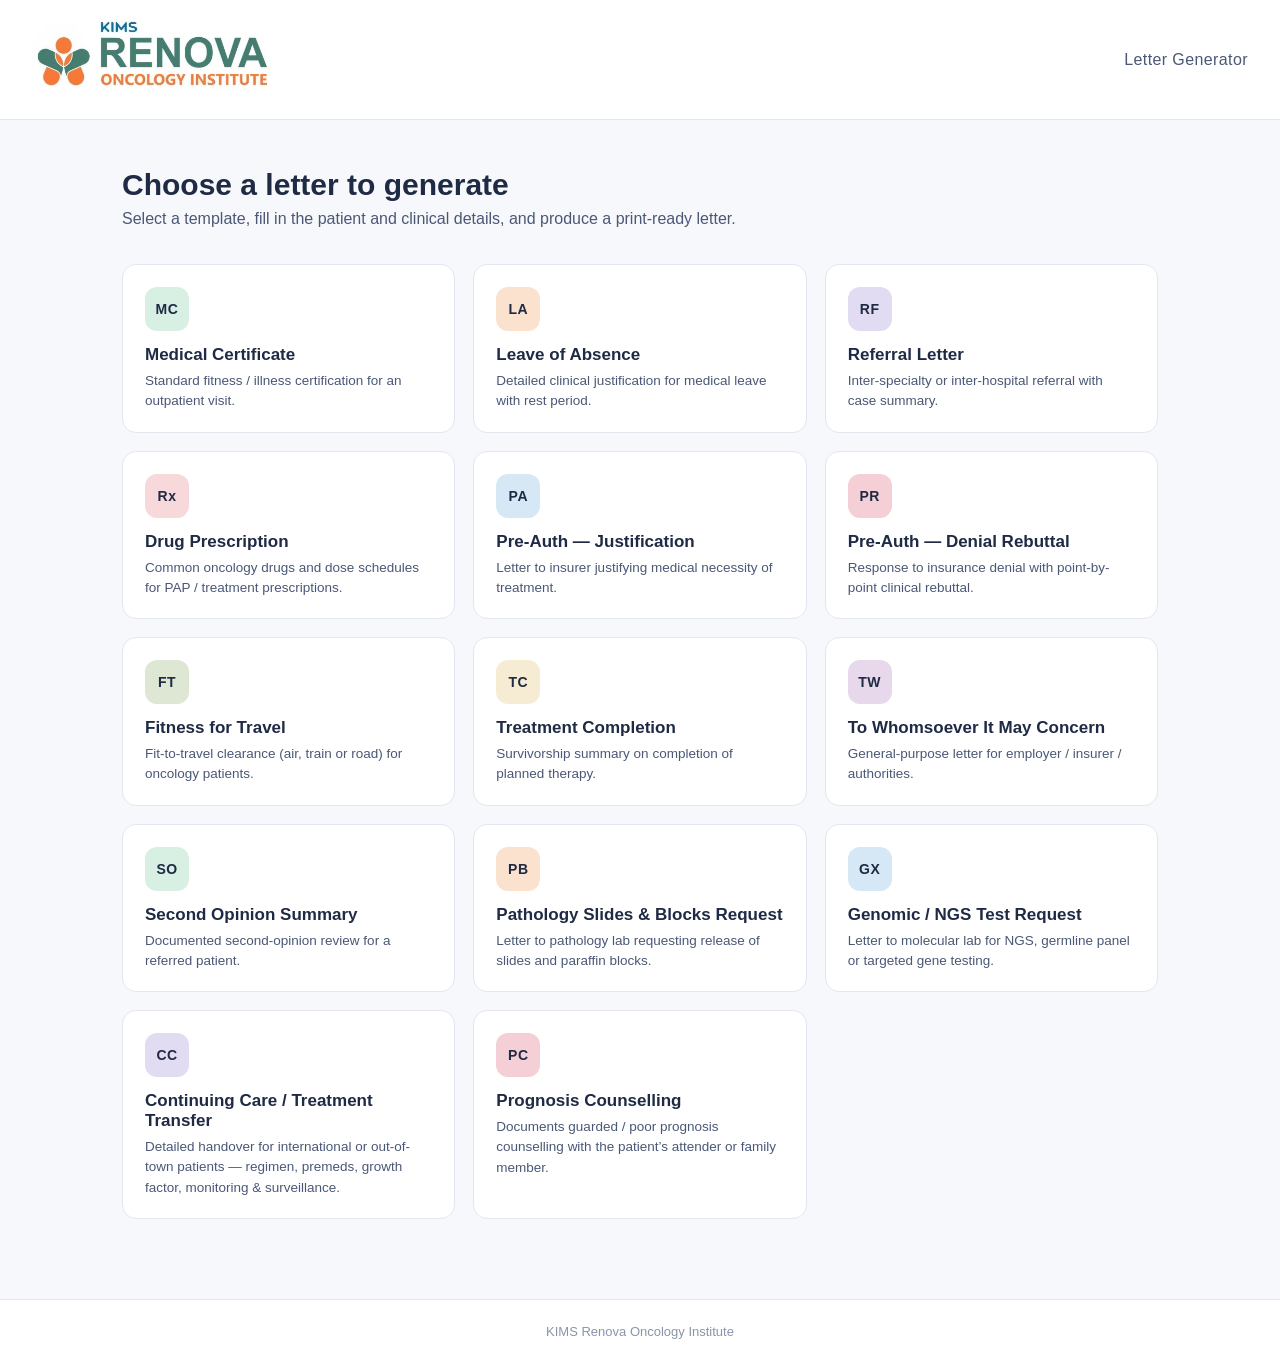
==== commit 903a8374: "Add new drugs, weight-based dosing, custom dose, formatting toolbar and wording fixes - Drugs: darat" ====
--- a/index.html
+++ b/index.html
@@ -60,7 +60,7 @@
       <a class="letter-card sage" href="generator.html?type=fitness-travel">
         <div class="card-icon">FT</div>
         <h2>Fitness for Travel</h2>
-        <p>Air travel / fit-to-fly clearance for oncology patient.</p>
+        <p>Fit-to-travel clearance (air, train or road) for oncology patients.</p>
       </a>
 
       <a class="letter-card cream" href="generator.html?type=treatment-completion">
@@ -70,7 +70,7 @@
       </a>
 
       <a class="letter-card lilac" href="generator.html?type=twimc">
-        <div class="card-icon">TC</div>
+        <div class="card-icon">TW</div>
         <h2>To Whomsoever It May Concern</h2>
         <p>General-purpose letter for employer / insurer / authorities.</p>
       </a>
--- a/css/styles.css
+++ b/css/styles.css
@@ -1,5 +1,5 @@
 /* ============================================================
-   KIMS MACS Letter Generator — pastel, minimal, print-friendly
+   KIMS Renova Letter Generator — pastel, minimal, print-friendly
    ============================================================ */
 
 :root {
@@ -335,7 +335,47 @@
 /* ---------- Preview / letter page ---------- */
 .preview-panel {
   display: flex;
-  justify-content: center;
+  flex-direction: column;
+  align-items: center;
+}
+
+/* Formatting toolbar above the letter */
+.format-bar {
+  position: sticky;
+  top: 8px;
+  z-index: 5;
+  display: flex;
+  flex-wrap: wrap;
+  align-items: center;
+  gap: 6px;
+  width: 210mm;
+  max-width: 100%;
+  margin-bottom: 10px;
+  padding: 8px 10px;
+  background: #fff;
+  border: 1px solid var(--line);
+  border-radius: 10px;
+  box-shadow: var(--shadow-md);
+}
+.format-bar button {
+  min-width: 34px;
+  height: 32px;
+  padding: 0 10px;
+  border: 1px solid var(--line);
+  border-radius: 7px;
+  background: #fff;
+  color: var(--ink);
+  font-family: inherit;
+  font-size: 13px;
+  cursor: pointer;
+}
+.format-bar button:hover { border-color: var(--accent); color: var(--accent); }
+.format-bar .hl-swatch { background: #fff176; padding: 1px 4px; border-radius: 3px; color: var(--ink); }
+.format-sep { width: 1px; height: 22px; background: var(--line); margin: 0 2px; }
+.format-tip { font-size: 12px; color: var(--muted); margin-left: auto; }
+@media (max-width: 700px) {
+  .format-bar { width: 100%; }
+  .format-tip { display: none; }
 }
 .letter-page {
   background: #fff;
@@ -365,7 +405,7 @@
 }
 
 .letter-page .letter-logo {
-  max-height: 97px;
+  max-height: 78px;
   margin-bottom: 16px;
 }
 .letter-page h1.letter-heading {
@@ -997,6 +1037,12 @@
 @media print {
   @page { size: A4; margin: 0; }
   body { background: #fff; }
+  .format-bar { display: none !important; }
+  /* Print highlighted text in colour */
+  .letter-page [style*="background-color"] {
+    -webkit-print-color-adjust: exact;
+    print-color-adjust: exact;
+  }
   .no-print, .site-header, .site-footer, .form-panel, .actions { display: none !important; }
   .generator-shell { display: block; padding: 0; }
   .preview-panel { display: block; }
@@ -1007,6 +1053,9 @@
     min-height: 297mm;
     margin: 0;
     padding: 18mm 20mm 20mm;
+  }
+  .letter-page .letter-logo {
+    max-height: 78px;
   }
   .letter-page[contenteditable="true"],
   .letter-page[contenteditable="true"]:focus {
@@ -1054,6 +1103,12 @@
   .letter-page h1.rx-title              { color: #000 !important; text-decoration: underline !important; }
   .letter-page .rx-divider              { border-top: 1px solid #000 !important; }
   .letter-page .rx-signoff .rx-sig-line { border-top: 1px solid #000 !important; }
-  /* Convert the KIMS logo to greyscale */
+  /* Highlights print as light grey on black & white printers */
+  .letter-page [style*="background-color: rgb(255, 241, 118)"] {
+    background: #d9d9d9 !important;
+    -webkit-print-color-adjust: exact !important;
+    print-color-adjust: exact !important;
+  }
+  /* Convert the letter logo to greyscale */
   .letter-page .letter-logo             { filter: grayscale(100%) !important; }
 }
